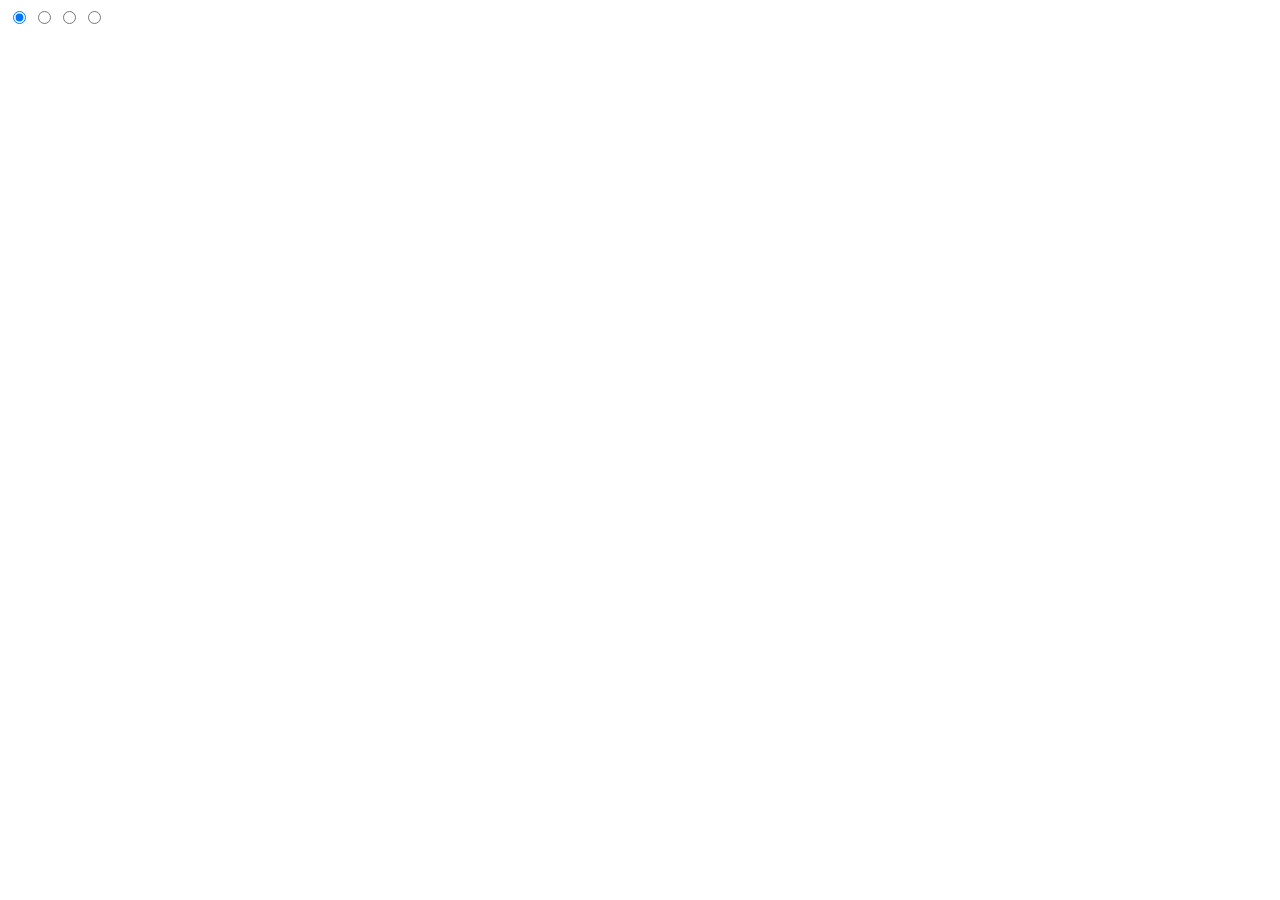
==== galeria/Iphone14/index.html @ 9dfc44e5 "Add files via upload" ====
<!DOCTYPE html>
<html lang="es">

<head>
    <meta charset="UTF-8">
    <meta http-equiv="X-UA-Compatible" content="IE-edge">
    <meta name="viewport" content="width=device-width, initial-scale=1.0">
    <link rel="stylesheet" href="style.css">
    <title>Iphone 14 Dynamic Islands</title>
</head>

<body>

    <input type="radio" name="theme" id="deep-purple" checked="checked">
    <input type="radio" name="theme" id="gold">
    <input type="radio" name="theme" id="space-black">
    <input type="radio" name="theme" id="silver">

    <div class="phone">
        <div class="buttons">
            <div class="left">
                <div class="button"></div>
                <div class="button"></div>
                <div class="button"></div>
            </div>
            <div class="right">
                <div class="button"></div>
            </div>
        </div>
        <div class="camara"></div>
        <div class="screen-container">
            <div class="bg">
                <div class="deep-purple">
                    <div class="section">
                        <div class="glow"></div>
                    </div>
                    <div class="section">
                        <div class="glow"></div>
                    </div>
                </div>
                <div class="gold">
                    <div class="section">
                        <div class="glow"></div>
                    </div>
                    <div class="section">
                        <div class="glow"></div>
                    </div>
                </div>
                <div class="space-black">
                    <div class="section">
                        <div class="glow"></div>
                    </div>
                    <div class="section">
                        <div class="glow"></div>
                    </div>
                </div>
                <div class="silver">
                    <div class="section">
                        <div class="glow"></div>
                    </div>
                    <div class="section">
                        <div class="glow"></div>
                    </div>
                </div>
            </div>
        </div>
        <div class="notch-container">
        <div class="notch">
            <div class="content">
                <div class="left">
                    <div class="tile"></div>
                    <div class="text"></div>
                </div>
                <div class="right">
                    <div class="bar">
                        <div class="duration"></div>
                    </div>
                </div>
            </div>
        </div>
        <div class="notch-blur"></div>
    </div>

    <div class="palette">
        <label for="deep-purple" class="swatch"></label>
        <label for="gold" class="swatch"></label>
        <label for="space-black" class="swatch"></label>
        <label for="silver" class="swatch"></label>
    </div>

</body>

</html>
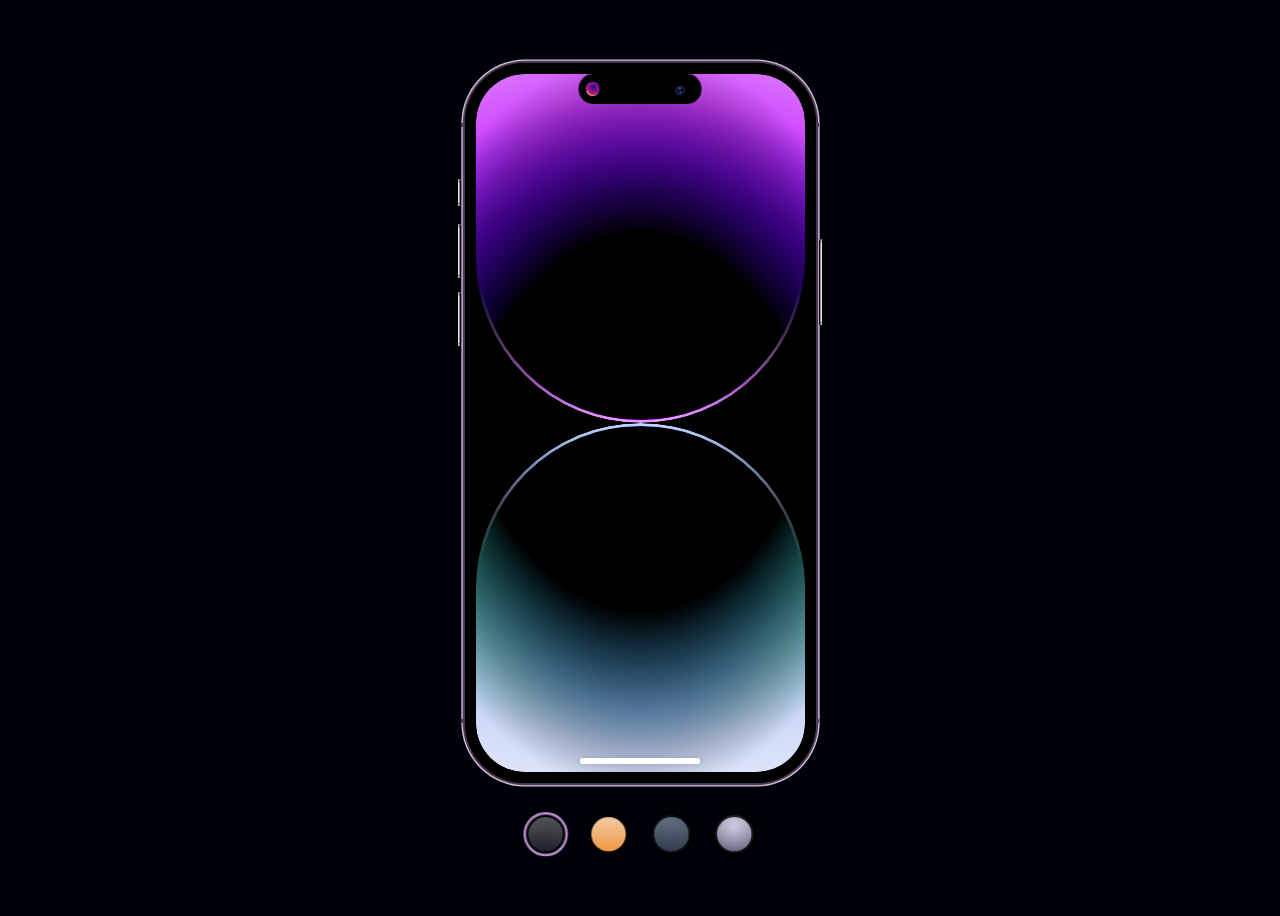
==== commit c82fd5d8: "Add files via upload" ====
--- a/galeria/Iphone14/index.html
+++ b/galeria/Iphone14/index.html
@@ -14,8 +14,7 @@
     <input type="radio" name="theme" id="deep-purple" checked="checked">
     <input type="radio" name="theme" id="gold">
     <input type="radio" name="theme" id="space-black">
-    <input type="radio" name="theme" id="silver">
-
+    <input type="radio" name="theme" id="silver">
     <div class="phone">
         <div class="buttons">
             <div class="left">
@@ -54,7 +53,7 @@
                         <div class="glow"></div>
                     </div>
                 </div>
-                <div class="silver">
+                <div class="silver">
                     <div class="section">
                         <div class="glow"></div>
                     </div>
@@ -64,24 +63,24 @@
                 </div>
             </div>
         </div>
-        <div class="notch-container">
-        <div class="notch">
-            <div class="content">
-                <div class="left">
-                    <div class="tile"></div>
-                    <div class="text"></div>
-                </div>
-                <div class="right">
-                    <div class="bar">
-                        <div class="duration"></div>
+        <div class="notch-container" tabindex="0">
+            <div class="notch">
+                <div class="content">
+                    <div class="left">
+                        <div class="title"></div>
+                        <div class="text"></div>
+                    </div>
+                    <div class="right">
+                        <div class="bar">
+                            <div class="duration"></div>
+                        </div>
                     </div>
                 </div>
             </div>
-        </div>
-        <div class="notch-blur"></div>
-    </div>
-
-    <div class="palette">
+            <div class="notch-blur"></div>
+        </div>
+    </div>
+    <div class="pallette">
         <label for="deep-purple" class="swatch"></label>
         <label for="gold" class="swatch"></label>
         <label for="space-black" class="swatch"></label>
@@ -90,4 +89,4 @@
 
 </body>
 
-</html>
+</html>
--- a/galeria/Iphone14/style.css
+++ b/galeria/Iphone14/style.css
@@ -0,0 +1,647 @@
+@charset "UTF-8";
+@import url('https://fonts.googleapis.com/css2?family=Roboto:wght@400;700&display=swap');
+
+:root  {
+    --size: max(5px, 1vmin);
+    --heght: 80em;
+    --pad: 1.25em;
+    --border-radius: 6.666em;
+    --gutter: calc(var(--pad) * 2);
+    --button-width: 0.333em;
+    --notch-height: 3.33em;
+    --notch-width: 33.33%;
+    --notch-radius: calc(var(--border-radius) - calc(var(--pad) * 2));
+    --notch-duration: 0.333s;
+    --ease: cubic-bezier(.666, 0, .4, 1);
+    --ease-spring: cubic-bezier(.666, 0, .4, 1.2);
+    --ease-out: cubic-bezier(.15, 0, .333, 1);
+    --border-width: 0.4em;
+    --deep-purple: 284;
+    --gold: 30;
+    --space-black: 215;
+    --silver: 254;
+    --c-h: var(--deep-purple);
+    --c-s: 100%;
+    --c-l: 50%;
+}
+
+@-webkit-keyframes appear {
+    to {
+        transform: scale3d(1, 1, 1);
+        opacity: 1;
+    }
+}
+
+@keyframes appear {
+    to {
+        transform: scale3d(1, 1, 1);
+        opacity: 1;
+    }
+}
+
+body {
+    background: #00000a;
+    display: flex;
+    flex-direction: column;
+    gap: 3em;
+    align-items: center;
+    justify-content: center;
+    min-height: 100vh;
+    font-family: 'Inter';
+    font-size: var(--size);
+}
+
+.phone {
+    position: relative;
+    z-index: 1;
+    aspect-ratio: 37/76;
+    background: black;
+    height: var(--heght);
+    border-radius: var(--border-radius);
+    box-shadow: 0 0 0.1em 0.25em hsl(var(--c-h), 20%, 25%), 0 0 0 var(--border-width) hsl(var(--c-h), 30%, 85%);
+    box-sizing: border-box;
+    opacity: 0;
+    transform: scale3d(1.1, 1.1, 1);
+    -webkit-animation: appear 1s var(--ease-out) forwards;
+    animation: appear 1s var(--ease-out) forwards;
+    -webkit-backface-visibility: hidden;
+}
+
+.phone::before {
+    content: "";
+    position: absolute;
+    top: var(--border-radius);
+    right: calc(var(--border-width) * -1);
+    bottom: calc(var(--border-radius));
+    left: calc(var(--border-width) * -1);
+    border: 0.5em solid hsl(var(--c-h), 20%, 30%);
+    border-left-width: 0;
+    border-right-width: 0;
+}
+
+.buttons {
+    position: absolute;
+    inset: calc(var(--border-width) * -1);
+    pointer-events: none;
+}
+
+.buttons .left, .buttons .right {
+    position: absolute;
+    width: var(--button-width);
+    display: flex;
+    flex-direction: column;
+    align-items: stretch;
+    gap: 1.5em;
+}
+
+.buttons .left {
+    right: 100%;
+    top: calc(var(--border-radius) * 2);
+}
+
+.buttons .left .button:nth-child(1) {
+    height: 3em;
+    margin-bottom: 0.5em;
+}
+
+.buttons .right {
+    left: 100%;
+    transform: scale3d(-1, 1, 1);
+    top: calc(var(--border-radius) * 3);
+}
+
+.buttons .right .button {
+    height: 9.5em;
+}
+
+.buttons .button {
+    background: hsl(var(--c-h), 20%, 95%);
+    height: 6em;
+    box-shadow: inset -0.15em 0 0.1em black, inset 0 0 0.1em hsl(var(--c-h), 30%, 90%), inset 0 0.2em 0.1em hsl(var(--c-h), 30%, 90%), inset 0 -0.2em 0.1em hsl(var(--c-h), 30%, 90%), inset -0.1em 0.333em 0.1em  rgba(0, 0, 0, 0.5), inset -0.1em -0.333em 0.1em rgba(0, 0, 0, 0.5);
+    border-top-left-radius: 0.2em;
+    border-top-right-radius: 0.2em;
+}
+
+.screen-container {
+    position: absolute;
+    inset: 0;
+    border-radius: var(--border-radius);
+    border: var(--pad) solid black;
+    display: flex;
+    flex-direction: column;
+    align-items: center;
+    gap: calc(var(--pad) * 2);
+}
+
+.screen-container::before {
+    content: "";
+    position: absolute;
+    z-index: 2;
+    background: white;
+    width: 36.6%;
+    bottom: calc(var(--pad) * 0.75);
+    height: calc(var(--pad) * 0.5);
+    border-radius: calc(var(--pad) * 0.25);
+    filter: drop-shadow(0 0.1em 0.25em rgba(0, 0, 0, 0.1));
+}
+
+.bg {
+    position: absolute;
+    inset: 0;
+    background: black;
+    border-radius: calc(var(--border-radius) - var(--pad));
+    overflow: hidden;
+}
+
+.bg>* {
+    position: absolute;
+    inset: 0;
+    display: flex;
+    flex-direction: column;
+    opacity: 0;
+    transition: opacity 1s var(--ease-out) 0.5s;
+}
+
+.bg .section {
+    --g-h: var(--c-h);
+    --g-s: var(--c-s);
+    --g-l: var(--c-l);
+    flex-grow: 1;
+    position: relative;
+    overflow: hidden;
+    border-radius: calc(var(--border-radius) - var(--pad));
+    border-bottom-left-radius: 20em;
+    border-bottom-right-radius: 20em;
+}
+
+.bg .section::before {
+    content: "";
+    position: absolute;
+    inset: 0;
+    border-radius: inherit;
+    background: radial-gradient(85% 125% at 50% 140%, black 66.6%, transparent), radial-gradient(120% 120% at 50% 145%, hsl(calc(var(--g-h) - 45), 100%, 50%) 50%, transparent), radial-gradient(150% 100% at 50% 80%, transparent 35%, hsl(calc(var(--g-h) + 50), 100%, 99%));
+    background-color: hsl(var(--g-h), var(--g-s), var(--g-l));
+    transform: scale3d(1.1, 1.25, 1);
+    transform-origin: bottom;
+    transition: transform 1s var(--ease-out) 0.5s;
+}
+
+.bg .section::after {
+    content: "";
+    position: absolute;
+    inset: 0;
+    border: var(--border-width) solid rgba(255, 255, 255, 0.8);
+    border-radius: inherit;
+    filter: blur(0.05em);
+    -webkit-mask-image: radial-gradient(100% 100% at 50% 70%, black 30%, transparent 50%);
+    mask-image: radial-gradient(100% 100% at 50% 70%, black 30%, transparent 50%);
+}
+
+.bg .section .glow {
+    position: absolute;
+    inset: 0;
+    border-radius: inherit;
+    mix-blend-mode: overlay;
+    z-index: 1;
+    background: radial-gradient(80% 150% at 50% 100%, hsl(var(--g-h), 100%, var(--g-l)), transparent 70%);
+}
+
+.bg .section:last-of-type {
+    --g-h: calc(var(--c-h) - var(--g-hue-adjust, 0));
+    --g-s: calc(var(--c-s) - 25%);
+    --g-l: calc(var(--c-l) + 20%);
+    transform: scale3d(1, -1, 1) translateZ(1px);
+}
+
+.bg .section:last-of-type::before {
+    background: radial-gradient(85% 125% at 50% 140%, black 66.6%, transparent), radial-gradient(120% 120% at 50% 145%, hsl(calc(var(--g-h) - var(--g-hue-adjust-2, var(--g-hue-adjust, 0))), 100%, 50%) 50%, transparent), radial-gradient(150% 100% at 50% 95%, transparent 15%, hsl(calc(var(--g-h) + 5), 100%, var(--g-lightness, 100%)));
+    background-color: hsl(var(--g-h), var(--g-s), var(--g-l));
+}
+
+.notch-container {
+    position: absolute;
+    z-index: 3;
+    top: var(--pad);
+    right: var(--pad);
+    left: var(--pad);
+    display: flex;
+    justify-content: center;
+    height: 100%;
+    max-height: calc(var(--notch-radius) * 2);
+    pointer-events: none;
+    outline: none;
+    transition: var(--notch-duration) var(--ease);
+    transition-property: max-height, max-width, filter, transform;
+    outline: none;
+    will-change: max-width, max-height, filter;
+}
+
+.notch-container:hover, .notch-container:focus-within {
+    --shadow-opacity: 0.5s;
+    transition-timing-function: var(--ease-spring);
+}
+
+.notch-container:hover .content, .notch-container:focus-within .content {
+    --content-padding: 2em;
+}
+
+.notch-container:hover .content .text, .notch-container:focus-within .content .text {
+    opacity: 1;
+}
+
+.notch-container:hover .notch, .notch-container:focus-within .notch {
+    max-width: 100%;
+    max-height: 100%;
+    pointer-events: all;
+    transform: scale3d(1, 1, 1);
+}
+
+.notch-container:hover~.notch-blur, .notch-container:focus-within~.notch-blur {
+    opacity: 1;
+    max-height: calc(var(--notch-radius) * 2.75 + var(--pad));
+}
+
+.notch-container:focus-within {
+    max-height: calc(var(--notch-radius) * 3);
+    --bar-height: 1em;
+    --bar-opacity: 1;
+}
+
+.notch-container:focus-within .left, .notch-container:focus-within .right {
+    max-height: calc(100% - var(--bar-height, 0%) - var(--content-gap));
+}
+
+.notch-container:focus-within~.notch-blur {
+    max-height: calc(var(--notch-radius) * 5);
+    opacity: 1;
+}
+
+.notch-blur {
+    position: inherit;
+    z-index: 2;
+    top: calc(var(--pad) - 3px);
+    right: calc(var(--pad) - 3px);
+    left: calc(var(--pad) - 3px);
+    height: 100%;
+    max-height: calc(var(--notch-radius) * 1.5);
+    -webkit-backdrop-filter: blur(0.2em);
+    backdrop-filter: blur(0.2em);
+    fill: blur(0.1em);
+    -webkit-mask-image: linear-gradient(to bottom, black calc(100% - var(--notch-radius)), transparent);
+    mask-image: linear-gradient(to bottom, black calc(100% - var(--notch-radius)), transparent);
+    opacity: 0;
+    transition: var(--notch-duration) ease-in-out;
+    border-radius: calc(var(--border-radius) - var(--pad));
+    transition: var(--notch-duration) var(--ease);
+    transition-property: max-height, max-width, filter, transform;
+    will-change: max-width, max-height, filter;
+}
+
+.notch {
+    position: relative;
+    background: black;
+    border-radius: var(--notch-radius);
+    pointer-events: all;
+    overflow: hidden;
+    color: white;
+    display: flex;
+    cursor: pointer;
+    width: 100%;
+    transition: inherit;
+    transition-property: inherit;
+    will-change: inherit;
+    filter: drop-shadow(0 1em 2em hsla(0 0% 0%/var(--shadow-opacity, 0)));
+    transform: scale3d(0.375, 0.4, 1);
+    transform-origin: top;
+}
+
+.content {
+    --content-padding: 1.75em;
+    --duration-height: 0.5em;
+    --content-gap: 1em;
+    width: 100%;
+    display: flex;
+    flex-wrap: wrap;
+    align-items: stretch;
+    justify-content: stretch;
+    padding: var(--content-padding);
+    gap: var(--content-gap);
+    font-size: 125%;
+    transition-property: padding;
+    will-change: padding;
+}
+
+.content .left, .content .right {
+    height: 100%;
+    max-height: calc(100% - var(--bar-height, 0%));
+    display: flex;
+    align-items: center;
+    gap: 1em;
+}
+
+.content, .content .left, .content .right, .content .bar, .content .text {
+    transition: var(--notch-duration) var(--ease-out);
+}
+
+.content .left, .content .right, .content .bar {
+    transition-property: max-height, opacity;
+    will-change: max-height;
+}
+
+.content .left {
+    flex-grow: 2;
+}
+
+.content .text {
+    display: flex;
+    flex-direction: column;
+    gap: 0.333em;
+    transition-property: opacity;
+    opacity: var(--bar-opacity, 0);
+}
+
+.content .text:before {
+    content: "MusicArtistName";
+    order: 1;
+    text-transform: uppercase;
+}
+
+.content .text:after {
+    order: 2;
+    content: "MusicName";
+    opacity: 0.5;
+}
+
+.content .right {
+    flex-grow: 1;
+}
+
+.content .title {
+    background: #1a1ab3;
+    height: 100%;
+    aspect-ratio: 1;
+    border-radius: 33.3%;
+    position: relative;
+}
+
+.content .title:before {
+    content: "";
+    position: absolute;
+    inset: 0;
+    border-radius: 50%;
+    background: radial-gradient(50% 50% at 55% 40%, #131386, #cd1385 75%, transparent) center/133.3% 133.3%;
+    background-color: yellow;
+    filter: blur(0.05em);
+}
+
+.content .bar {
+    display: flex;
+    align-items: center;
+    gap: 1em;
+    flex-basis: 100%;
+    max-height: var(--bar-height, 0%);
+    color: rgba(255, 255, 255, 0.5);
+    opacity: var(--bar-opacity, 0);
+}
+
+.content .bar .duration {
+    position: relative;
+    height: var(--duration-height);
+    background: rgba(255, 255, 255, 0.25);
+    border-radius: calc(var(--duration-height * 0.5));
+    overflow: hidden;
+    flex-grow: 1;
+}
+
+.content .bar .duration::before {
+    content: "";
+    height: 100%;
+    background: white;
+    width: 25%;
+    position: absolute;
+}
+
+.content .bar::before {
+    content: "1:20";
+}
+
+.content .bar:after {
+    content: "-1.48";
+}
+
+.camara {
+    display: flex;
+    justify-content: center;
+    align-content: center;
+    height: var(--notch-height);
+    aspect-ratio: 1/1;
+    border-radius: 50%;
+    pointer-events: none;
+    position: absolute;
+    z-index: 4;
+    top: calc(var(--pad) * 2);
+    right: calc(50% - calc(var(--notch-width) * 0.5));
+    margin-right: calc(var(--pad) * 0.333);
+}
+
+.camara::before {
+    content: "";
+    height: 33.3%;
+    aspect-ratio: 1;
+    border-radius: inherit;
+    box-shadow: inset 0 0 0.25em #4c4da3;
+    background: radial-gradient(#6667ac, transparent 50%) no-repeat 33.3% 10%/75% 50%, radial-gradient(#454680, transparent 50%) no-repeat 60% 85%/50% 50%;
+    background-color: #080928;
+}
+
+.pallette {
+    display: flex;
+    gap: 2em;
+    margin-bottom: -0.25em;
+}
+
+input[type=radio] {
+    display: none;
+}
+
+.swatch {
+    --swatch-size: 5em;
+    background: white;
+    width: var(--swatch-size);
+    height: var(--swatch-size);
+    border-radius: 50%;
+    position: relative;
+    cursor: pointer;
+    border: var(--border-width) solid black;
+    box-sizing: border-box;
+    transition: 0.333s var(--ease-out);
+    transition-property: border-color, transform;
+    background: radial-gradient(100% 100% at 50% 30%, var(--swatch-s1), var(--swatch-s2));
+    opacity: 0;
+    transform: translate3d(0, 20%, 0) scale3d(0.75, 0.65, 1);
+    -webkit-animation: appear 0.333s var(--ease-out) forwards 0.75;
+    animation: appear 0.333s var(--ease-out) forwards 0.75;
+}
+
+.swatch:nth-child(1) {
+    transform-origin: 80% 200%;
+}
+
+.swatch:nth-child(2) {
+    -webkit-animation-delay: 0.8s;
+    animation-delay: 0.8s;
+    transform-origin: 60% 200%;
+}
+
+.swatch:nth-child(3) {
+    -webkit-animation-delay: 0.8s;
+    animation-delay: 0.85s;
+    transform-origin: 40% 200%;
+}
+
+.swatch:nth-child(4) {
+    -webkit-animation-delay: 0.9s;
+    animation-delay: 0.9s;
+    transform-origin: 20% 200%;
+}
+
+.swatch::before {
+    content: "";
+    position: absolute;
+    inset: -1px;
+    border-radius: inherit;
+    border: var(--border-width) solid black;
+    background-image: radial-gradient(400% 300% at 50% 225%, transparent 20%, white);
+}
+
+.swatch[for=deep-purple] {
+    --swatch-s1: hsl(var(--deep-purple), 100%, 50%);
+    --swatch-s2: hsl(calc(var(--deep-purple) - 60 ), 100% 20%);
+}
+
+.swatch[for=deep-purple]:before {
+    opacity: 0.5;
+}
+
+.swatch[for=gold] {
+    --swatch-s1: hsl(var(--gold), 100%, 50%);
+    --swatch-s2: hsl(var(--gold), 100%, 50%);
+}
+
+.swatch[for=space-black] {
+    --swatch-s1: hsl(var(--space-black), 50%, 20%);
+    --swatch-s2: hsl(var(--space-black), 50%, 10%);
+}
+
+.swatch[for=space-black]:before {
+    opacity: 0.5;
+}
+
+.swatch[for=silver] {
+    --swatch-s1: hsl(var(--silver), 50%, 80%);
+    --swatch-s2: hsl(var(--silver), 50%, 10%);
+}
+
+.swatch[for=silver]:before {
+    opacity: 0.75;
+}
+
+.deep-purple {
+    --c-h: var(--deep-purple);
+    --g-hue-adjust: 60;
+}
+
+.gold {
+    --c-h: var(--gold);
+    --g-hue-adjust-2: -100;
+}
+
+.space-black {
+    --c-h: var(--space-black);
+    --g-hue-adjust: 190;
+    --g-hue-adjust-2: 145;
+    --g-lightness: 95%;
+}
+
+.silver {
+    --c-h: var(--silver);
+    --c-s: 10%;
+    --g-hue-adjust: 38;
+    --g-lightness: 95%;
+}
+
+.silver .glow {
+    opacity: 0.25;
+}
+
+#deep-purple:checked~.phone .bg .deep-purple {
+    opacity: 1;
+    z-index: 1;
+    transition-delay: 0s;
+}
+
+#deep-purple:checked~.phone .bg .deep-purple .section::before {
+    transition-delay: 0s;
+    animation: test 1s infinite alternate-reverse;
+}
+
+#deep-purple:checked~.pallette label[for=deep-purple] {
+    border-color: hsl(var(--deep-purple), 50%, 75%);
+}
+
+#gold:checked~.phone .bg .gold {
+    opacity: 1;
+    z-index: 1;
+    transition-delay: 0s;
+}
+
+#gold:checked~.phone .bg .gold .section::before {
+    transition-delay: 0s;
+    transform: scale3d(1, 1, 1) translate3d(0, 0, 0);
+    animation: test 1s infinite alternate-reverse;
+}
+
+#gold:checked~.pallette label[for=gold] {
+    border-color: hsl(var(--gold), 50%, 75%);
+}
+
+#space-black:checked~.phone .bg .space-black {
+    opacity: 1;
+    z-index: 1;
+    transition-delay: 0s;
+}
+
+#space-black:checked~.phone .bg .space-black .section::before {
+    transition-delay: 0s;
+    transform: scale3d(1, 1, 1) translate3d(0, 0, 0);
+    animation: test 1s infinite alternate-reverse;
+}
+
+#space-black:checked~.pallette label[for=space-black] {
+    border-color: hsl(var(--space-black), 50%, 75%);
+}
+
+#silver:checked~.phone .bg .silver {
+    opacity: 1;
+    z-index: 1;
+    transition-delay: 0s;
+}
+
+#silver:checked~.phone .bg .silver .section::before {
+    transition-delay: 0s;
+    transform: scale3d(1, 1, 1) translate3d(0, 0, 0);
+    animation: test 1s infinite alternate-reverse;
+}
+
+#silver:checked~.pallette label[for=silver] {
+    border-color: hsl(var(--silver), 50%, 75%);
+}
+
+@keyframes test {
+    from {
+        transform: scale3d(1, 1, 1) translate3d(0px, 0px, 0px);
+    }
+    to {
+        transform: scale3d(2, 2, 2) translate3d(50px, 50px, 50px);
+    }
+}
